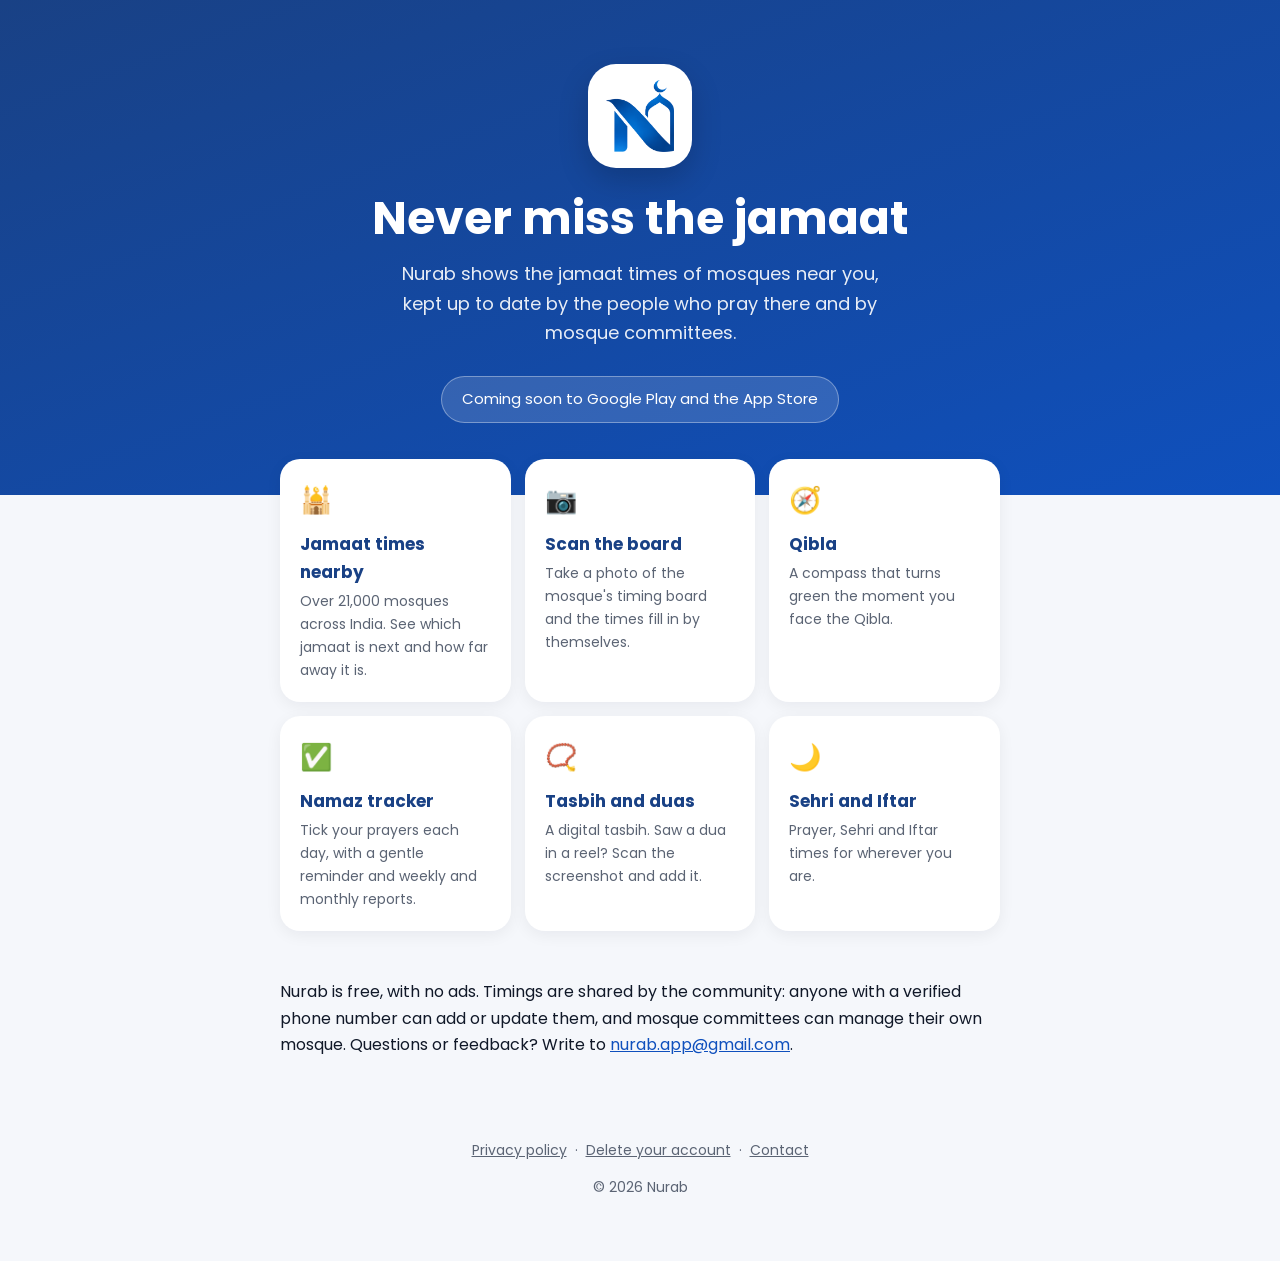
==== index.html @ 54599890 "Nurab website: home, privacy policy, account deletion Co-Authored-By: Claude Opus 5.5 <noreply@anthr" ====
<!doctype html>
<html lang="en">
<head>
  <meta charset="utf-8">
  <meta name="viewport" content="width=device-width, initial-scale=1">
  <title>Nurab – jamaat times of your mosque</title>
  <meta name="description" content="Nurab shows the jamaat times of mosques near you, kept up to date by the community and mosque committees. With Qibla, a namaz tracker and tasbih.">
  <link rel="icon" href="favicon.png">
  <link rel="apple-touch-icon" href="images/apple-touch-icon.png">
  <link rel="preconnect" href="https://fonts.googleapis.com">
  <link rel="preconnect" href="https://fonts.gstatic.com" crossorigin>
  <link href="https://fonts.googleapis.com/css2?family=Poppins:wght@400;600;700&display=swap" rel="stylesheet">
  <link rel="stylesheet" href="style.css">
</head>
<body>
  <section class="hero">
    <div class="logo-tile"><img src="images/logo.png" alt="Nurab logo"></div>
    <h1>Never miss the jamaat</h1>
    <p>Nurab shows the jamaat times of mosques near you, kept up to date by the people who pray there and by mosque committees.</p>
    <span class="soon">Coming soon to Google Play and the App Store</span>
  </section>

  <main class="wrap">
    <div class="features">
      <div class="feature">
        <div class="emoji">🕌</div>
        <h3>Jamaat times nearby</h3>
        <p>Over 21,000 mosques across India. See which jamaat is next and how far away it is.</p>
      </div>
      <div class="feature">
        <div class="emoji">📷</div>
        <h3>Scan the board</h3>
        <p>Take a photo of the mosque's timing board and the times fill in by themselves.</p>
      </div>
      <div class="feature">
        <div class="emoji">🧭</div>
        <h3>Qibla</h3>
        <p>A compass that turns green the moment you face the Qibla.</p>
      </div>
      <div class="feature">
        <div class="emoji">✅</div>
        <h3>Namaz tracker</h3>
        <p>Tick your prayers each day, with a gentle reminder and weekly and monthly reports.</p>
      </div>
      <div class="feature">
        <div class="emoji">📿</div>
        <h3>Tasbih and duas</h3>
        <p>A digital tasbih. Saw a dua in a reel? Scan the screenshot and add it.</p>
      </div>
      <div class="feature">
        <div class="emoji">🌙</div>
        <h3>Sehri and Iftar</h3>
        <p>Prayer, Sehri and Iftar times for wherever you are.</p>
      </div>
    </div>

    <section class="how">
      <p>Nurab is free, with no ads. Timings are shared by the community: anyone with a verified phone number can add or update them, and mosque committees can manage their own mosque. Questions or feedback? Write to <a href="mailto:nurab.app@gmail.com">nurab.app@gmail.com</a>.</p>
    </section>
  </main>

  <footer>
    <a href="privacy.html">Privacy policy</a>·<a href="delete-account.html">Delete your account</a>·<a href="mailto:nurab.app@gmail.com">Contact</a>
    <p>© 2026 Nurab</p>
  </footer>
</body>
</html>
---- style.css ----
:root {
  --navy: #194185;
  --blue: #0f50bd;
  --mint: #5ee0a8;
  --text: #101828;
  --muted: #5b6474;
  --bg: #f5f7fb;
  --card: #ffffff;
  --border: #e9edf5;
}

* {
  box-sizing: border-box;
}

html {
  -webkit-text-size-adjust: 100%;
}

body {
  margin: 0;
  font-family: 'Poppins', -apple-system, BlinkMacSystemFont, 'Segoe UI', sans-serif;
  color: var(--text);
  background: var(--bg);
  line-height: 1.65;
}

a {
  color: var(--blue);
}

.wrap {
  max-width: 760px;
  margin: 0 auto;
  padding: 0 20px;
}

/* Header */
.bar {
  background: var(--card);
  border-bottom: 1px solid var(--border);
}

.bar .wrap {
  display: flex;
  align-items: center;
  justify-content: space-between;
  height: 64px;
}

.brand {
  display: flex;
  align-items: center;
  gap: 10px;
  color: var(--navy);
  font-weight: 700;
  font-size: 20px;
  text-decoration: none;
}

.brand img {
  height: 34px;
  width: auto;
}

.bar nav a {
  margin-left: 18px;
  color: var(--muted);
  font-size: 14px;
  text-decoration: none;
}

/* Home */
.hero {
  background: linear-gradient(160deg, var(--navy), var(--blue));
  color: #fff;
  text-align: center;
  padding: 64px 20px 72px;
}

.hero .logo-tile {
  width: 104px;
  height: 104px;
  margin: 0 auto 24px;
  border-radius: 28px;
  background: #fff;
  display: grid;
  place-items: center;
  box-shadow: 0 12px 30px rgba(0, 0, 0, 0.18);
}

.hero .logo-tile img {
  height: 72px;
}

.hero h1 {
  margin: 0;
  font-size: clamp(32px, 7vw, 46px);
  line-height: 1.15;
}

.hero p {
  margin: 14px auto 0;
  max-width: 520px;
  font-size: 18px;
  opacity: 0.9;
}

.soon {
  display: inline-block;
  margin-top: 28px;
  padding: 10px 20px;
  border-radius: 999px;
  background: rgba(255, 255, 255, 0.14);
  border: 1px solid rgba(255, 255, 255, 0.35);
  font-size: 15px;
}

.features {
  display: grid;
  grid-template-columns: repeat(auto-fit, minmax(210px, 1fr));
  gap: 14px;
  margin: -36px auto 0;
}

.feature {
  background: var(--card);
  border-radius: 20px;
  padding: 20px;
  box-shadow: 0 4px 16px rgba(16, 24, 40, 0.06);
}

.feature .emoji {
  font-size: 26px;
}

.feature h3 {
  margin: 8px 0 4px;
  font-size: 17px;
  color: var(--navy);
}

.feature p {
  margin: 0;
  color: var(--muted);
  font-size: 14px;
}

.how {
  margin: 48px 0;
}

/* Documents */
.doc {
  background: var(--card);
  border-radius: 20px;
  padding: 28px 24px;
  margin: 32px 0;
  box-shadow: 0 4px 16px rgba(16, 24, 40, 0.06);
}

.doc h1 {
  margin: 0 0 4px;
  color: var(--navy);
  font-size: 30px;
  line-height: 1.2;
}

.doc .updated {
  margin: 0 0 24px;
  color: var(--muted);
  font-size: 14px;
}

.doc h2 {
  margin: 28px 0 8px;
  font-size: 19px;
  color: var(--navy);
}

.doc ul {
  padding-left: 22px;
}

.doc li {
  margin: 6px 0;
}

.callout {
  background: #eaf0fb;
  border-radius: 14px;
  padding: 16px 18px;
  margin: 16px 0;
}

/* Footer */
footer {
  padding: 32px 0 48px;
  color: var(--muted);
  font-size: 14px;
  text-align: center;
}

footer a {
  color: var(--muted);
  margin: 0 8px;
}
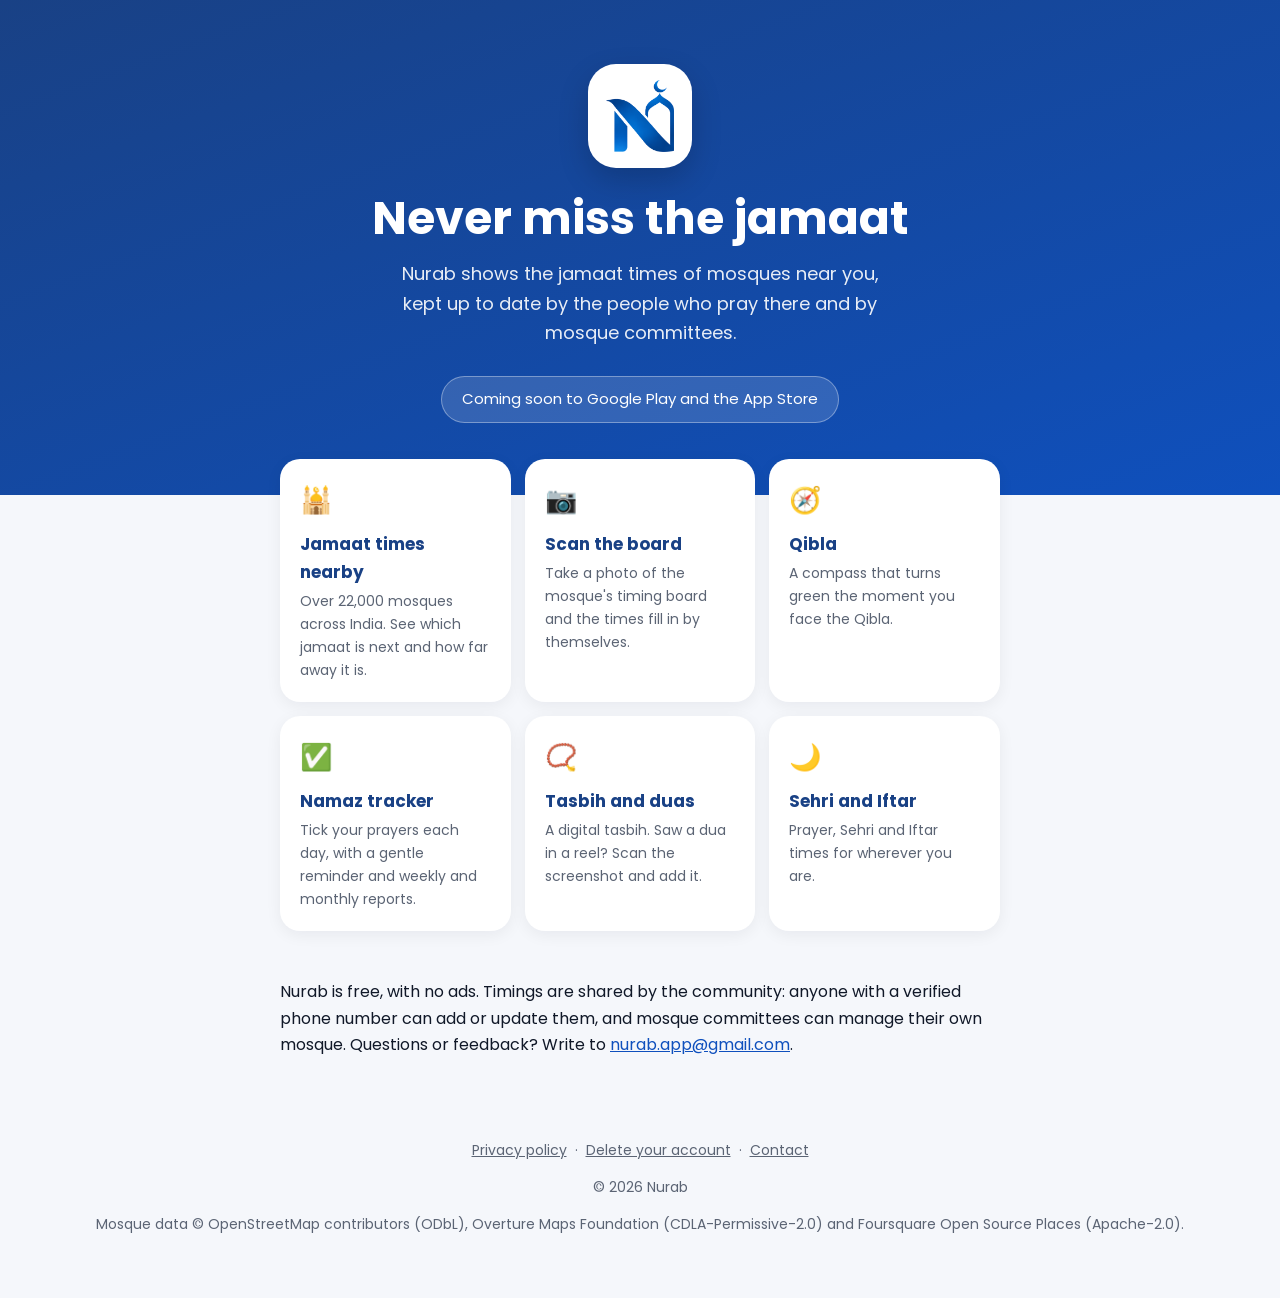
==== commit 226dc552: "Credit Foursquare Open Source Places; 22,000+ mosques Co-Authored-By: Claude Opus 5.5 <noreply@anthr" ====
--- a/index.html
+++ b/index.html
@@ -25,7 +25,7 @@
       <div class="feature">
         <div class="emoji">🕌</div>
         <h3>Jamaat times nearby</h3>
-        <p>Over 21,000 mosques across India. See which jamaat is next and how far away it is.</p>
+        <p>Over 22,000 mosques across India. See which jamaat is next and how far away it is.</p>
       </div>
       <div class="feature">
         <div class="emoji">📷</div>
@@ -62,6 +62,7 @@
   <footer>
     <a href="privacy.html">Privacy policy</a>·<a href="delete-account.html">Delete your account</a>·<a href="mailto:nurab.app@gmail.com">Contact</a>
     <p>© 2026 Nurab</p>
+    <p>Mosque data © OpenStreetMap contributors (ODbL), Overture Maps Foundation (CDLA-Permissive-2.0) and Foursquare Open Source Places (Apache-2.0).</p>
   </footer>
 </body>
 </html>
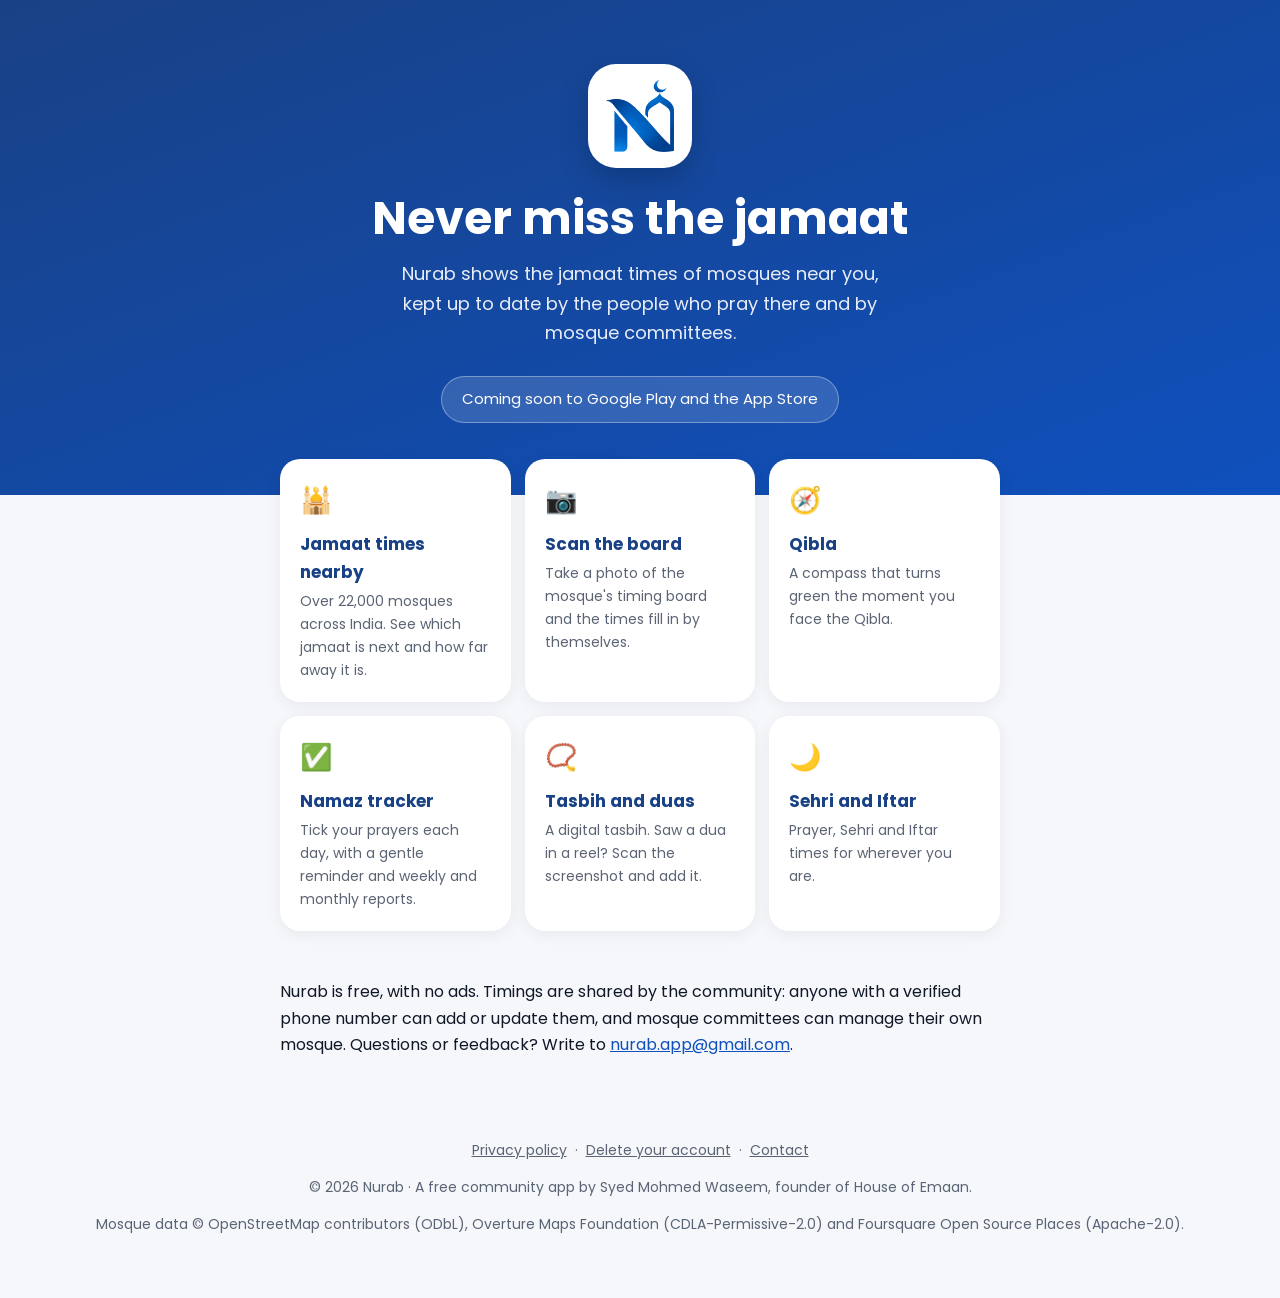
==== commit 5dff67ef: "Footer: who makes Nurab Co-Authored-By: Claude Opus 5.5 <noreply@anthropic.com>" ====
--- a/index.html
+++ b/index.html
@@ -61,7 +61,7 @@
 
   <footer>
     <a href="privacy.html">Privacy policy</a>·<a href="delete-account.html">Delete your account</a>·<a href="mailto:nurab.app@gmail.com">Contact</a>
-    <p>© 2026 Nurab</p>
+    <p>© 2026 Nurab · A free community app by Syed Mohmed Waseem, founder of House of Emaan.</p>
     <p>Mosque data © OpenStreetMap contributors (ODbL), Overture Maps Foundation (CDLA-Permissive-2.0) and Foursquare Open Source Places (Apache-2.0).</p>
   </footer>
 </body>
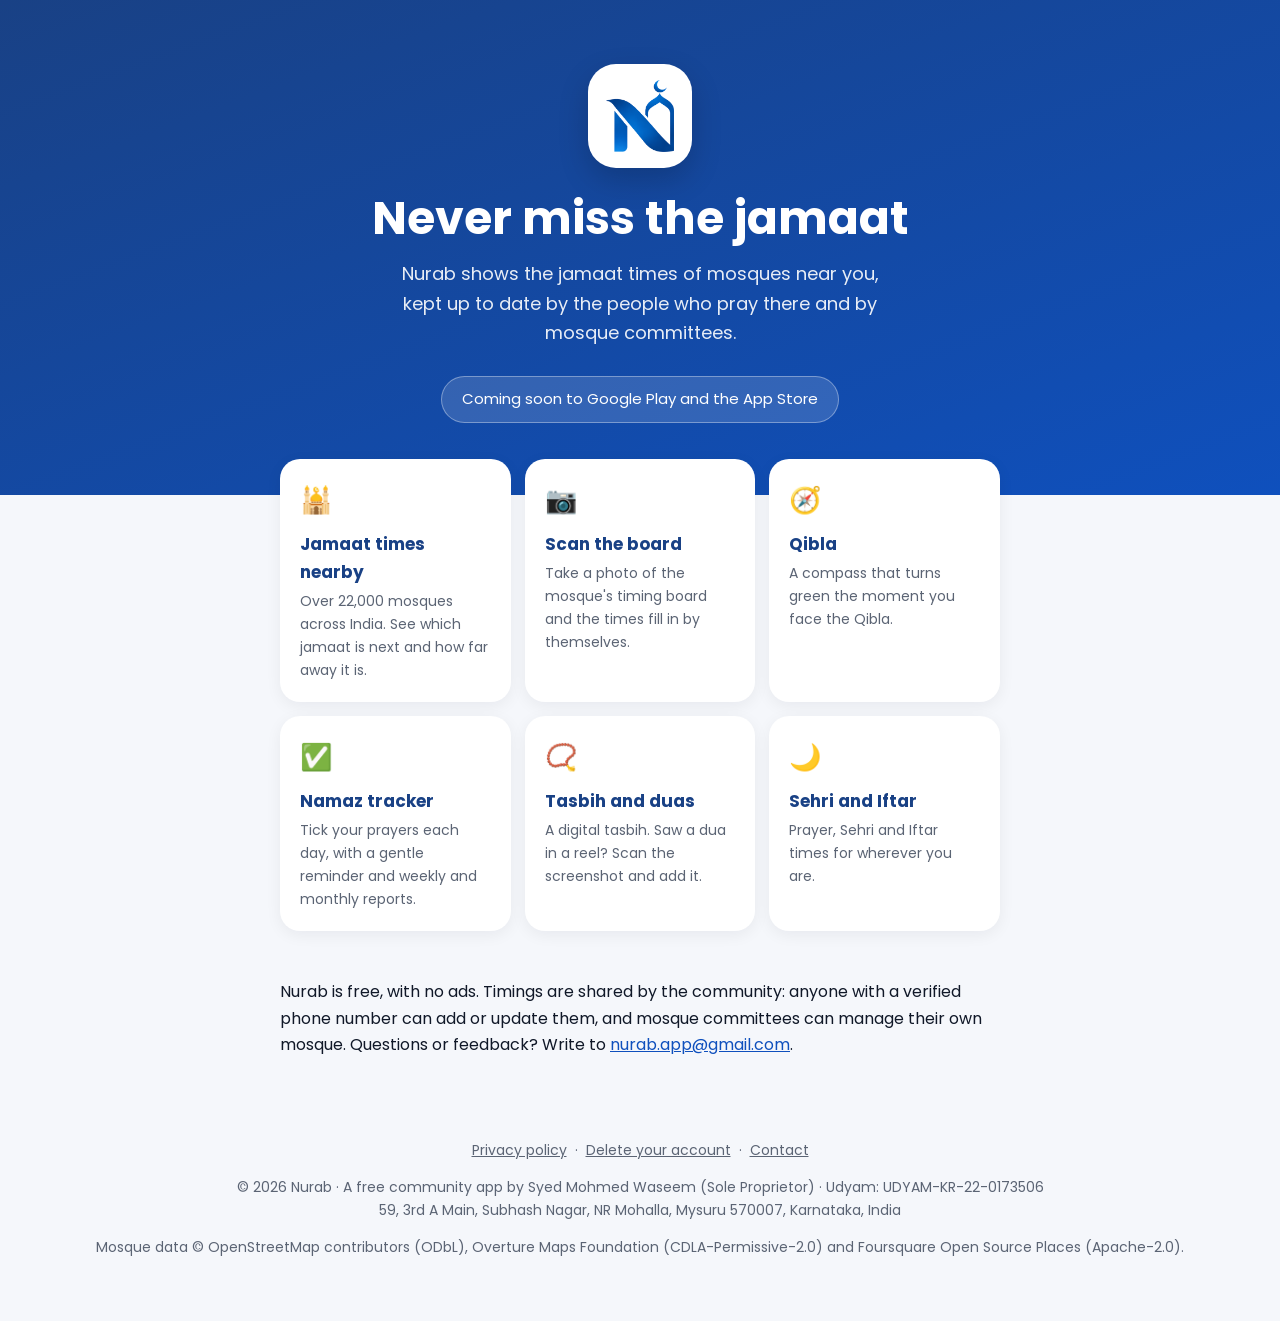
==== commit a4713d4a: "Footer: Nurab business details (Udyam), drop House of Emaan mention Co-Authored-By: Claude Opus 5.5 " ====
--- a/index.html
+++ b/index.html
@@ -61,7 +61,7 @@
 
   <footer>
     <a href="privacy.html">Privacy policy</a>·<a href="delete-account.html">Delete your account</a>·<a href="mailto:nurab.app@gmail.com">Contact</a>
-    <p>© 2026 Nurab · A free community app by Syed Mohmed Waseem, founder of House of Emaan.</p>
+    <p>© 2026 Nurab · A free community app by Syed Mohmed Waseem (Sole Proprietor) · Udyam: UDYAM-KR-22-0173506<br>59, 3rd A Main, Subhash Nagar, NR Mohalla, Mysuru 570007, Karnataka, India</p>
     <p>Mosque data © OpenStreetMap contributors (ODbL), Overture Maps Foundation (CDLA-Permissive-2.0) and Foursquare Open Source Places (Apache-2.0).</p>
   </footer>
 </body>
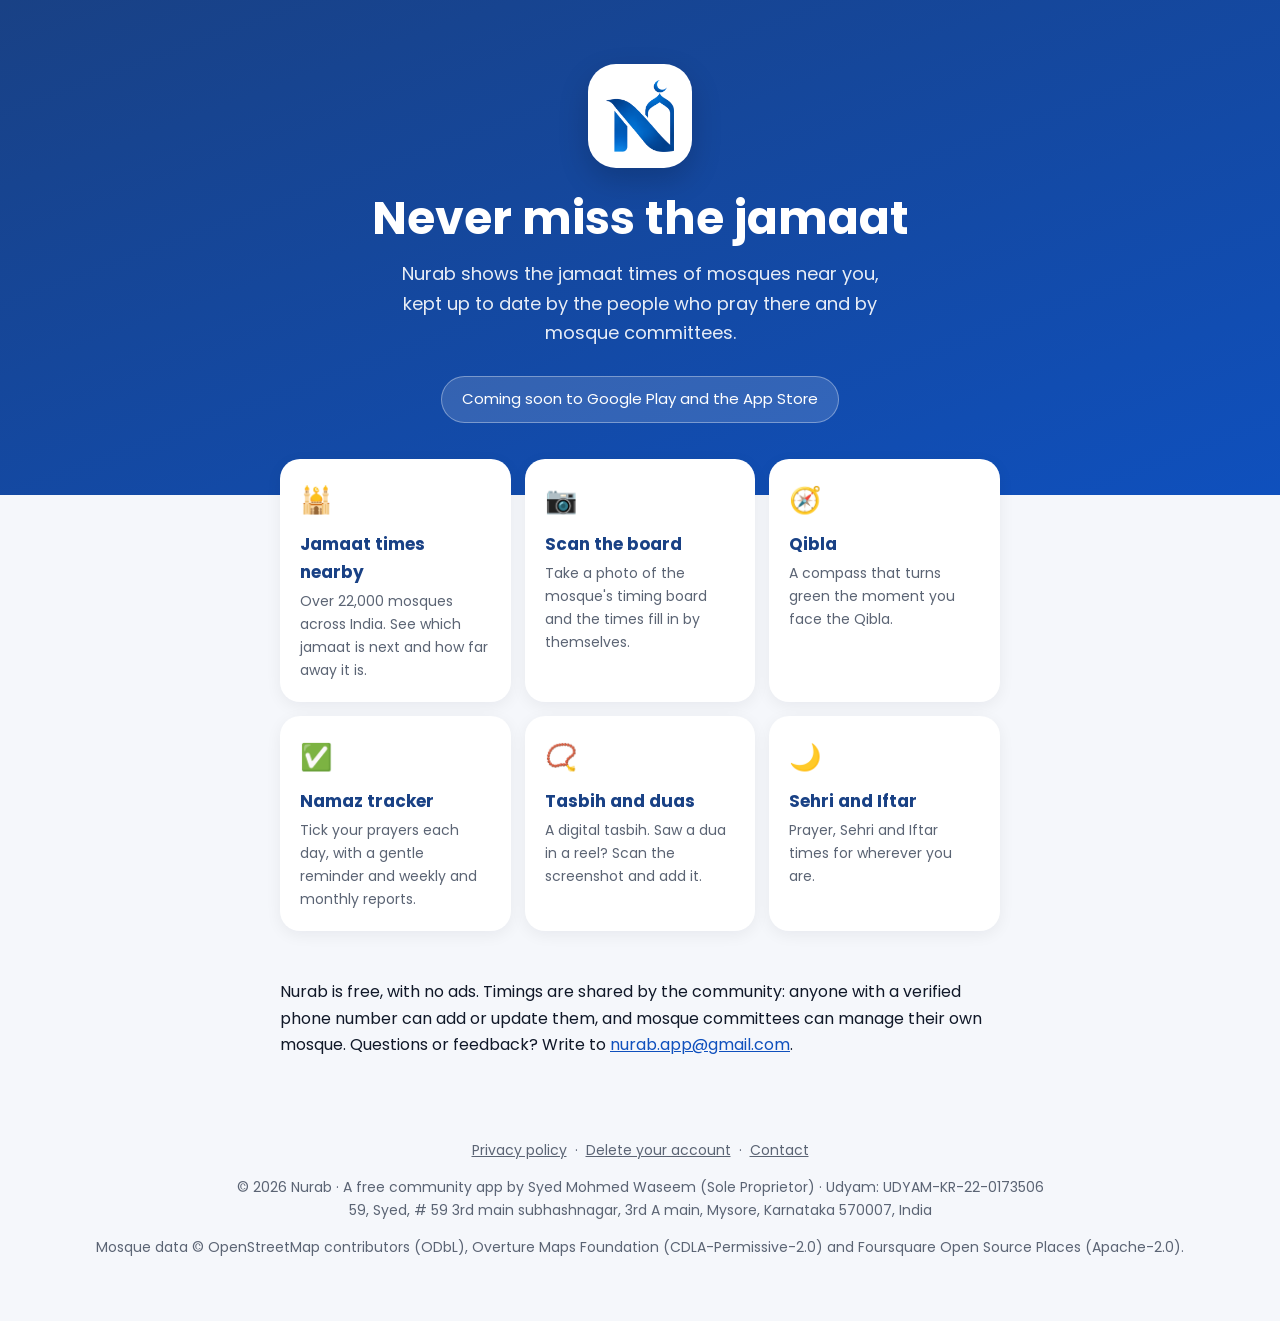
==== commit b5457caa: "Footer address: match the Udyam certificate wording Co-Authored-By: Claude Opus 5.5 <noreply@anthrop" ====
--- a/index.html
+++ b/index.html
@@ -2,6 +2,7 @@
 <html lang="en">
 <head>
   <meta charset="utf-8">
+  <meta name="facebook-domain-verification" content="n40mtxkcs2jkx8ri5jb73vmmb1iu42" />
   <meta name="viewport" content="width=device-width, initial-scale=1">
   <title>Nurab – jamaat times of your mosque</title>
   <meta name="description" content="Nurab shows the jamaat times of mosques near you, kept up to date by the community and mosque committees. With Qibla, a namaz tracker and tasbih.">
@@ -61,7 +62,7 @@
 
   <footer>
     <a href="privacy.html">Privacy policy</a>·<a href="delete-account.html">Delete your account</a>·<a href="mailto:nurab.app@gmail.com">Contact</a>
-    <p>© 2026 Nurab · A free community app by Syed Mohmed Waseem (Sole Proprietor) · Udyam: UDYAM-KR-22-0173506<br>59, 3rd A Main, Subhash Nagar, NR Mohalla, Mysuru 570007, Karnataka, India</p>
+    <p>© 2026 Nurab · A free community app by Syed Mohmed Waseem (Sole Proprietor) · Udyam: UDYAM-KR-22-0173506<br>59, Syed, # 59 3rd main subhashnagar, 3rd A main, Mysore, Karnataka 570007, India</p>
     <p>Mosque data © OpenStreetMap contributors (ODbL), Overture Maps Foundation (CDLA-Permissive-2.0) and Foursquare Open Source Places (Apache-2.0).</p>
   </footer>
 </body>
